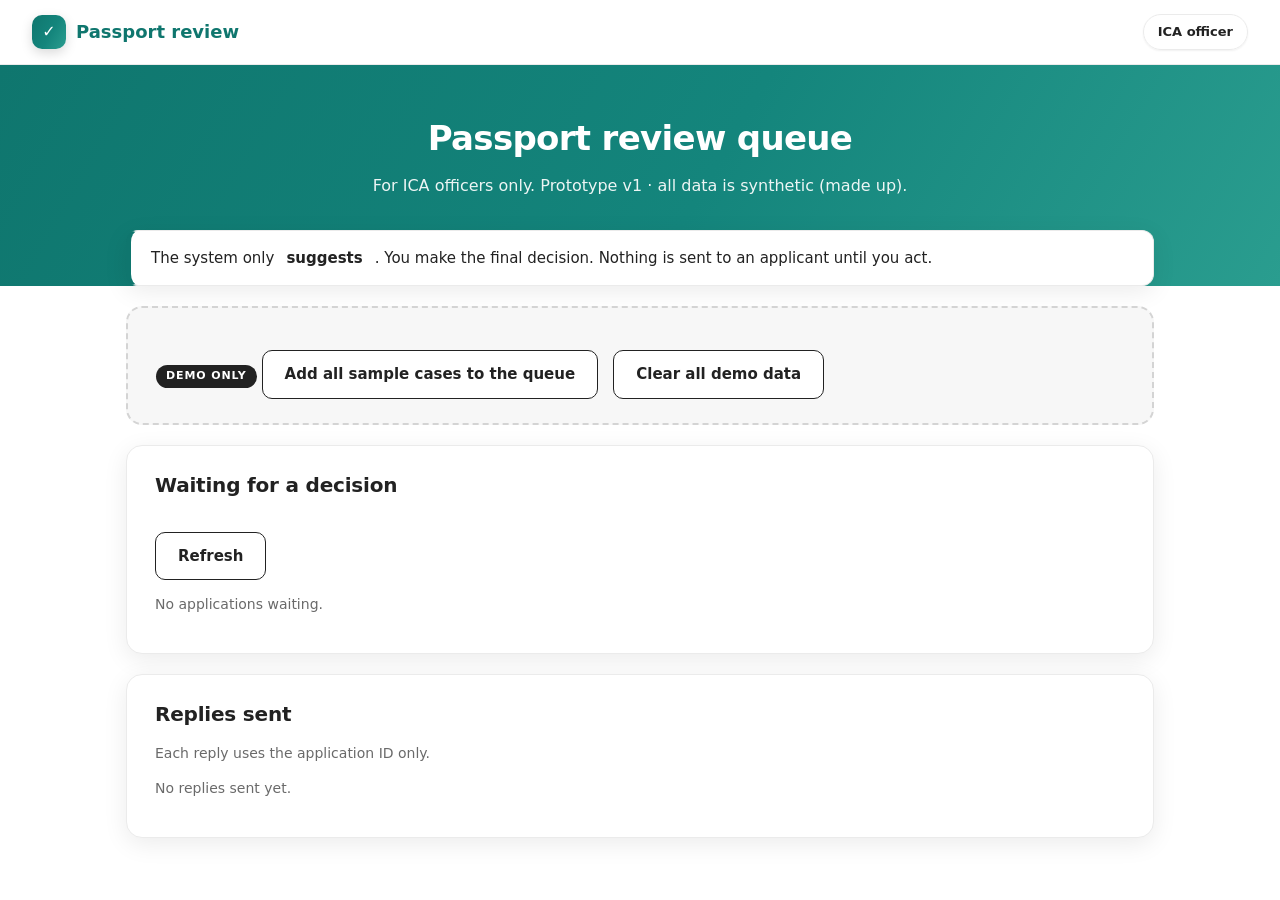
==== day2-validate/prototype/officer.html @ 24ee757c "Split day2-validate/prototype into public and officer pages, refresh the look Co-Authored-By: Claude" ====
<!DOCTYPE html>
<!--
  OFFICER PAGE: what an ICA officer sees.
  Officers see each application, what the system suggests and why, and make the final decision.
  A reply reaches the applicant only after an officer decides.
  Plain rule checks, no AI. All data is synthetic.
-->
<html lang="en">
<head>
<meta charset="utf-8">
<meta name="viewport" content="width=device-width, initial-scale=1">
<title>ICA officer review queue (prototype)</title>
<link rel="stylesheet" href="style.css">
</head>
<body class="officer">

<div class="topbar">
  <div class="brand"><span class="logo">✓</span> Passport review</div>
  <span class="persona">ICA officer</span>
</div>

<header class="hero">
  <h1>Passport review queue</h1>
  <p>For ICA officers only. Prototype v1 · all data is synthetic (made up).</p>
</header>

<main>
  <div class="banner">
    The system only <b>suggests</b>. You make the final decision.
    Nothing is sent to an applicant until you act.
  </div>

  <div class="card demo">
    <button class="btn secondary" onclick="loadAllSamples()">Add all sample cases to the queue</button>
    <button class="btn secondary" onclick="resetDemo()">Clear all demo data</button>
  </div>

  <div class="card">
    <h2>Waiting for a decision <span id="queue-count"></span></h2>
    <button class="btn secondary" onclick="render()">Refresh</button>
    <div id="queue"></div>
  </div>

  <div class="card">
    <h2>Replies sent</h2>
    <p class="muted">Each reply uses the application ID only.</p>
    <div id="outbox"></div>
  </div>
</main>

<script src="rules.js"></script>
<script src="check.js"></script>
<script src="sample-applications.js"></script>
<script src="store.js"></script>
<script>
  function tagFor(decision) {
    var key = decision.split(" ")[0];
    return make("span", decision, "tag tag-" + key);
  }

  function loadAllSamples() {
    var data = loadStore();
    SAMPLE_APPLICATIONS.forEach(function (s) {
      var app = JSON.parse(JSON.stringify(s));
      data.queue.push({ app: app, result: checkApplication(app, PASSPORT_RULES), overridden: false });
    });
    saveStore(data);
    render();
  }

  function resetDemo() {
    if (!window.confirm("Clear all demo applications and replies?")) return;
    clearStore();
    render();
  }

  // The officer's choice is final. Only now is a reply sent to the applicant.
  function officerDecides(index, decision) {
    var data = loadStore();
    var item = data.queue[index];
    if (!item) return;
    var details = item.result.required.concat(item.result.unclear);
    if (decision === DECISIONS.MORE_INFO) {
      // Reword "rules cannot tell" into a plain request before it goes to the applicant.
      details = details.map(function (d) {
        return d.indexOf("cannot tell if the face") >= 0 ? "A photo where the face is fully visible" : d;
      });
      if (details.length === 0) {
        var typed = window.prompt("What details are required? (Do not type personal details.)");
        if (!typed) return;
        details = [typed];
      }
    }
    data.outbox.unshift({
      id: item.app.id,
      suggestion: item.result.suggestion,
      decision: decision,
      text: applicantMessage(item.app.id, decision, details)
    });
    data.queue.splice(index, 1);
    saveStore(data);
    render();
  }

  function renderQueue(data) {
    el("queue-count").textContent = data.queue.length ? "(" + data.queue.length + ")" : "";
    var holder = el("queue");
    holder.innerHTML = "";
    if (data.queue.length === 0) {
      holder.appendChild(make("p", "No applications waiting.", "muted"));
      return;
    }
    var table = make("table");
    var head = make("tr");
    ["Application", "System suggests", "Why", "Your decision"].forEach(function (h) { head.appendChild(make("th", h)); });
    table.appendChild(head);

    data.queue.forEach(function (item, i) {
      var tr = make("tr");
      var a = item.app;

      var who = make("td");
      who.appendChild(make("div", a.id));
      who.appendChild(make("div", (a.type === "renewal" ? "Renewal" : "New") + " · " + a.applicant, "muted"));
      tr.appendChild(who);

      var sug = make("td");
      sug.appendChild(tagFor(item.result.suggestion));
      if (item.overridden) {
        sug.appendChild(make("br"));
        sug.appendChild(make("span", "Applicant overrode the check", "tag tag-override"));
      }
      tr.appendChild(sug);

      var why = make("td");
      var reasons = item.result.required.concat(item.result.unclear);
      if (reasons.length === 0) why.appendChild(make("span", "All rules met", "muted"));
      else {
        var ul = make("ul");
        reasons.forEach(function (r) { ul.appendChild(make("li", r)); });
        why.appendChild(ul);
      }
      tr.appendChild(why);

      var act = make("td");
      var approve = make("button", "Approve application", "btn primary");
      approve.onclick = function () { officerDecides(i, DECISIONS.APPROVED); };
      var ask = make("button", "Ask for more info", "btn secondary");
      ask.onclick = function () { officerDecides(i, DECISIONS.MORE_INFO); };
      act.appendChild(approve);
      act.appendChild(ask);
      tr.appendChild(act);

      table.appendChild(tr);
    });
    holder.appendChild(table);
  }

  function renderOutbox(data) {
    var holder = el("outbox");
    holder.innerHTML = "";
    if (data.outbox.length === 0) {
      holder.appendChild(make("p", "No replies sent yet.", "muted"));
      return;
    }
    data.outbox.forEach(function (m) {
      var card = make("div");
      card.style.marginBottom = "14px";
      var line = make("p", "", "muted");
      line.appendChild(document.createTextNode("System suggested "));
      line.appendChild(tagFor(m.suggestion));
      line.appendChild(document.createTextNode("  ·  Officer decided "));
      line.appendChild(tagFor(m.decision));
      card.appendChild(line);
      card.appendChild(make("div", m.text, "msg"));
      holder.appendChild(card);
    });
  }

  function render() {
    var data = loadStore();
    renderQueue(data);
    renderOutbox(data);
  }

  // Update automatically when the public page submits in another tab.
  window.addEventListener("storage", function (e) { if (e.key === STORE_KEY || e.key === null) render(); });
  render();
</script>
</body>
</html>
---- day2-validate/prototype/style.css ----
/* Shared look for the public page and the officer page.
   Warm, rounded and friendly. Public pages use coral. Officer pages use teal,
   so it is always clear which kind of user a screen is for. */

:root {
  --accent: #e8475f;
  --accent-dark: #c92f4a;
  --accent-soft: #fdecef;
  --accent-grad: linear-gradient(120deg, #e8475f 0%, #f26a5b 55%, #f7955e 100%);
  --ink: #222222;
  --muted: #6a6a6a;
  --line: #ebebeb;
  --soft: #f7f7f7;
  --radius: 16px;
  --shadow: 0 6px 24px rgba(0, 0, 0, .08);
  --shadow-hover: 0 10px 30px rgba(0, 0, 0, .12);
}

.officer {
  --accent: #0f766e;
  --accent-dark: #0b5953;
  --accent-soft: #e6f4f2;
  --accent-grad: linear-gradient(120deg, #0f766e 0%, #14857c 55%, #2a9d8f 100%);
}

* { box-sizing: border-box; }

body {
  font-family: "Inter", system-ui, -apple-system, "Segoe UI", Roboto, sans-serif;
  margin: 0;
  background: #fff;
  color: var(--ink);
  line-height: 1.5;
  -webkit-font-smoothing: antialiased;
}

/* Top bar */
.topbar {
  position: sticky; top: 0; z-index: 10;
  display: flex; align-items: center; justify-content: space-between;
  padding: 14px 32px;
  background: rgba(255, 255, 255, .95);
  backdrop-filter: blur(8px);
  border-bottom: 1px solid var(--line);
}
.brand { display: flex; align-items: center; gap: 10px; font-weight: 700; font-size: 18px; color: var(--accent); }
.logo {
  width: 34px; height: 34px; border-radius: 10px;
  display: grid; place-items: center;
  background: var(--accent-grad); color: #fff; font-size: 16px;
  box-shadow: 0 4px 12px rgba(0, 0, 0, .15);
}
.persona {
  font-size: 13px; font-weight: 600;
  padding: 7px 14px; border-radius: 999px;
  border: 1px solid var(--line); box-shadow: 0 1px 2px rgba(0, 0, 0, .06);
}

/* Hero */
.hero {
  background: var(--accent-grad);
  color: #fff;
  padding: 48px 32px 88px;
  text-align: center;
}
.hero h1 { margin: 0; font-size: 34px; letter-spacing: -.02em; }
.hero p { margin: 10px auto 0; max-width: 560px; font-size: 16px; opacity: .92; }

main { max-width: 780px; margin: -56px auto 48px; padding: 0 16px; position: relative; }
.officer main { max-width: 1060px; }

/* Cards */
.card {
  background: #fff;
  border: 1px solid var(--line);
  border-radius: var(--radius);
  padding: 24px 28px;
  margin-bottom: 20px;
  box-shadow: var(--shadow);
}
h2 { font-size: 20px; margin: 0 0 14px; letter-spacing: -.01em; display: flex; align-items: center; gap: 10px; }
h3 { font-size: 16px; margin: 24px 0 6px; }

/* Form fields */
label { display: block; font-size: 13px; margin: 14px 0 6px; font-weight: 600; color: var(--ink); }
input, select {
  font: inherit; font-size: 15px; color: var(--ink);
  padding: 11px 14px;
  border: 1px solid #b0b0b0; border-radius: 10px;
  background: #fff;
  transition: border-color .15s, box-shadow .15s;
}
input:focus, select:focus { outline: none; border-color: var(--ink); box-shadow: 0 0 0 2px var(--ink); }
input[readonly] { background: var(--soft); color: var(--muted); }
input[type=number] { width: 130px; }
input[type=checkbox] { width: 18px; height: 18px; accent-color: var(--accent); vertical-align: -3px; margin-right: 8px; }
#vaccination-block label {
  display: flex; align-items: center; font-weight: 500; font-size: 15px;
  padding: 14px 16px; margin-top: 16px;
  border: 1px solid var(--line); border-radius: 12px; background: var(--accent-soft);
}
.row { display: flex; gap: 18px; flex-wrap: wrap; align-items: flex-end; }

/* Buttons */
.btn {
  font: inherit; font-size: 15px; font-weight: 600;
  border: 0; border-radius: 10px;
  padding: 12px 22px; margin: 18px 10px 0 0;
  cursor: pointer;
  transition: transform .1s, box-shadow .15s, background .15s;
}
.btn:active { transform: scale(.97); }
.primary { background: var(--accent-grad); color: #fff; box-shadow: 0 4px 14px rgba(0, 0, 0, .12); }
.primary:hover { box-shadow: 0 6px 20px rgba(0, 0, 0, .18); }
.secondary { background: #fff; color: var(--ink); border: 1px solid var(--ink); }
.secondary:hover { background: var(--soft); }
td .btn { padding: 9px 14px; font-size: 13px; margin: 0 6px 6px 0; }

/* Result boxes */
.warn { background: #fff8ec; border-color: #f5d49a; }
.warn h2::before { content: "!"; display: grid; place-items: center; width: 28px; height: 28px; border-radius: 50%; background: #f59e0b; color: #fff; font-size: 16px; }
.ok { background: #eefaf2; border-color: #b7e4c7; }
.ok h2::before { content: "✓"; display: grid; place-items: center; width: 28px; height: 28px; border-radius: 50%; background: #16a34a; color: #fff; font-size: 15px; }

.msg {
  white-space: pre-wrap;
  font-size: 15px;
  background: #fff; border: 1px solid var(--line); border-left: 4px solid var(--accent);
  border-radius: 12px; padding: 14px 18px; margin-top: 10px;
}

/* Tags */
.tag { display: inline-block; font-size: 12px; padding: 4px 11px; border-radius: 999px; font-weight: 700; white-space: nowrap; }
.tag-Approved { background: #dcfce7; color: #166534; }
.tag-More { background: #fef3c7; color: #92400e; }
.tag-Escalated { background: #fee2e2; color: #991b1b; }
.tag-override { background: #ede9fe; color: #5b21b6; margin-top: 6px; }
#queue-count:not(:empty) {
  font-size: 13px; padding: 2px 10px; border-radius: 999px;
  background: var(--accent); color: #fff;
}

/* Officer table */
table { width: 100%; border-collapse: separate; border-spacing: 0; font-size: 14px; margin-top: 12px; }
th, td { text-align: left; padding: 14px 12px; border-bottom: 1px solid var(--line); vertical-align: top; }
th { font-size: 12px; text-transform: uppercase; letter-spacing: .04em; color: var(--muted); background: var(--soft); }
th:first-child { border-top-left-radius: 10px; }
th:last-child { border-top-right-radius: 10px; }
tr:hover td { background: #fcfcfc; }
td ul { margin: 0; padding-left: 18px; }
td > div:first-child { font-weight: 700; }

/* Notes */
.muted { color: var(--muted); font-size: 14px; }
.banner {
  display: flex; align-items: center; gap: 12px;
  background: #fff; border: 1px solid var(--line); border-left: 5px solid var(--accent);
  padding: 16px 20px; border-radius: 12px; font-size: 15px;
  margin-bottom: 20px; box-shadow: var(--shadow);
}
.demo { border: 2px dashed #d4d4d4; box-shadow: none; background: var(--soft); }
.demo::before {
  content: "DEMO ONLY"; display: inline-block;
  font-size: 11px; font-weight: 800; letter-spacing: .08em;
  padding: 3px 10px; border-radius: 999px; background: var(--ink); color: #fff; margin-bottom: 4px;
}
.hidden { display: none; }

@media (max-width: 600px) {
  .topbar { padding: 12px 16px; }
  .hero { padding: 32px 16px 76px; }
  .hero h1 { font-size: 26px; }
  .card { padding: 20px; }
}
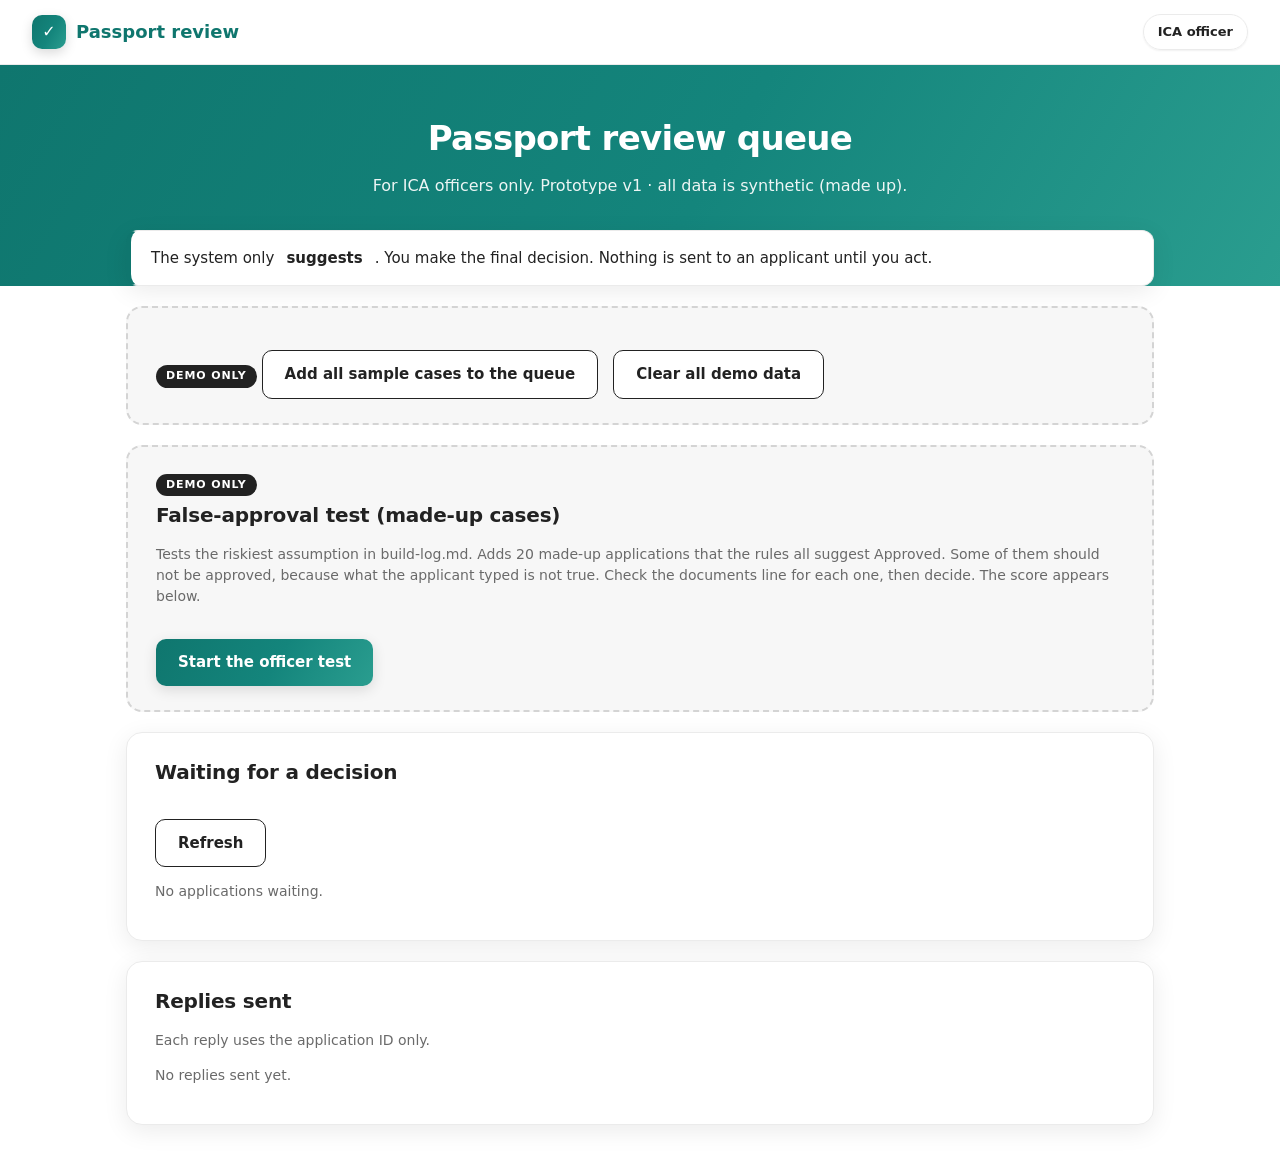
==== commit 8ed1aed3: "Add riskiest assumption to day2-validate/build-log.md and false-approval test to day2-validate/proto" ====
--- a/day2-validate/prototype/officer.html
+++ b/day2-validate/prototype/officer.html
@@ -35,6 +35,15 @@
     <button class="btn secondary" onclick="resetDemo()">Clear all demo data</button>
   </div>
 
+  <div class="card demo">
+    <h2>False-approval test (made-up cases)</h2>
+    <p class="muted">Tests the riskiest assumption in build-log.md. Adds 20 made-up applications that the
+      rules all suggest Approved. Some of them should not be approved, because what the applicant typed
+      is not true. Check the documents line for each one, then decide. The score appears below.</p>
+    <button class="btn primary" onclick="startApprovalTest()">Start the officer test</button>
+    <div id="test-score"></div>
+  </div>
+
   <div class="card">
     <h2>Waiting for a decision <span id="queue-count"></span></h2>
     <button class="btn secondary" onclick="render()">Refresh</button>
@@ -51,6 +60,7 @@
 <script src="rules.js"></script>
 <script src="check.js"></script>
 <script src="sample-applications.js"></script>
+<script src="approval-test-cases.js"></script>
 <script src="store.js"></script>
 <script>
   function tagFor(decision) {
@@ -68,6 +78,51 @@
     render();
   }
 
+  // Officer test: 10 good cases and 10 bad cases the rules cannot catch, in a random order.
+  function startApprovalTest() {
+    var data = loadStore();
+    if (data.queue.some(function (q) { return q.test; })) {
+      window.alert("A test is already in the queue. Finish it, or clear all demo data first.");
+      return;
+    }
+    var good = APPROVAL_TEST_CASES.filter(function (c) { return c.group === "Complete and correct"; }).slice(0, 10);
+    var traps = APPROVAL_TEST_CASES.filter(function (c) { return c.group.indexOf("Wrong self-report") === 0; });
+    var picked = good.concat(traps);
+    for (var i = picked.length - 1; i > 0; i--) {
+      var j = Math.floor(Math.random() * (i + 1));
+      var t = picked[i]; picked[i] = picked[j]; picked[j] = t;
+    }
+    picked.forEach(function (c) {
+      var app = JSON.parse(JSON.stringify(c));
+      data.queue.push({ app: app, result: checkApplication(app, PASSPORT_RULES), overridden: false,
+        test: { shouldApprove: c.shouldApprove } });
+    });
+    data.testResults = [];
+    saveStore(data);
+    render();
+  }
+
+  function renderTestScore(data) {
+    var holder = el("test-score");
+    holder.innerHTML = "";
+    var results = data.testResults || [];
+    var left = data.queue.filter(function (q) { return q.test; }).length;
+    if (results.length === 0 && left === 0) return;
+    var bad = results.filter(function (r) { return !r.shouldApprove; });
+    var falseApprovals = bad.filter(function (r) { return r.decision === DECISIONS.APPROVED; }).length;
+    var good = results.filter(function (r) { return r.shouldApprove; });
+    var heldBack = good.filter(function (r) { return r.decision !== DECISIONS.APPROVED; }).length;
+    var lines = "Decided: " + results.length + " of " + (results.length + left) +
+      "\nWrong approvals (bad cases approved): " + falseApprovals + " of " + bad.length +
+      "\nGood cases held back: " + heldBack + " of " + good.length;
+    if (left === 0) {
+      lines += "\n\n" + (falseApprovals === 0
+        ? "PASS: every bad case was caught."
+        : "KILL SWITCH: an officer approved an application that should not pass.");
+    }
+    holder.appendChild(make("div", lines, "msg"));
+  }
+
   function resetDemo() {
     if (!window.confirm("Clear all demo applications and replies?")) return;
     clearStore();
@@ -79,6 +134,10 @@
     var data = loadStore();
     var item = data.queue[index];
     if (!item) return;
+    if (item.test) {
+      data.testResults = data.testResults || [];
+      data.testResults.push({ id: item.app.id, shouldApprove: item.test.shouldApprove, decision: decision });
+    }
     var details = item.result.required.concat(item.result.unclear);
     if (decision === DECISIONS.MORE_INFO) {
       // Reword "rules cannot tell" into a plain request before it goes to the applicant.
@@ -122,6 +181,7 @@
       var who = make("td");
       who.appendChild(make("div", a.id));
       who.appendChild(make("div", (a.type === "renewal" ? "Renewal" : "New") + " · " + a.applicant, "muted"));
+      if (a.officerSees) who.appendChild(make("div", a.officerSees, "docs"));
       tr.appendChild(who);
 
       var sug = make("td");
@@ -181,6 +241,7 @@
     var data = loadStore();
     renderQueue(data);
     renderOutbox(data);
+    renderTestScore(data);
   }
 
   // Update automatically when the public page submits in another tab.
--- a/day2-validate/prototype/style.css
+++ b/day2-validate/prototype/style.css
@@ -164,6 +164,8 @@
   font-size: 11px; font-weight: 800; letter-spacing: .08em;
   padding: 3px 10px; border-radius: 999px; background: var(--ink); color: #fff; margin-bottom: 4px;
 }
+.docs { margin-top: 6px; font-size: 13px; color: var(--ink); background: var(--soft); border-radius: 8px; padding: 6px 10px; max-width: 260px; }
+#test-score .msg { margin-top: 14px; }
 .hidden { display: none; }
 
 @media (max-width: 600px) {
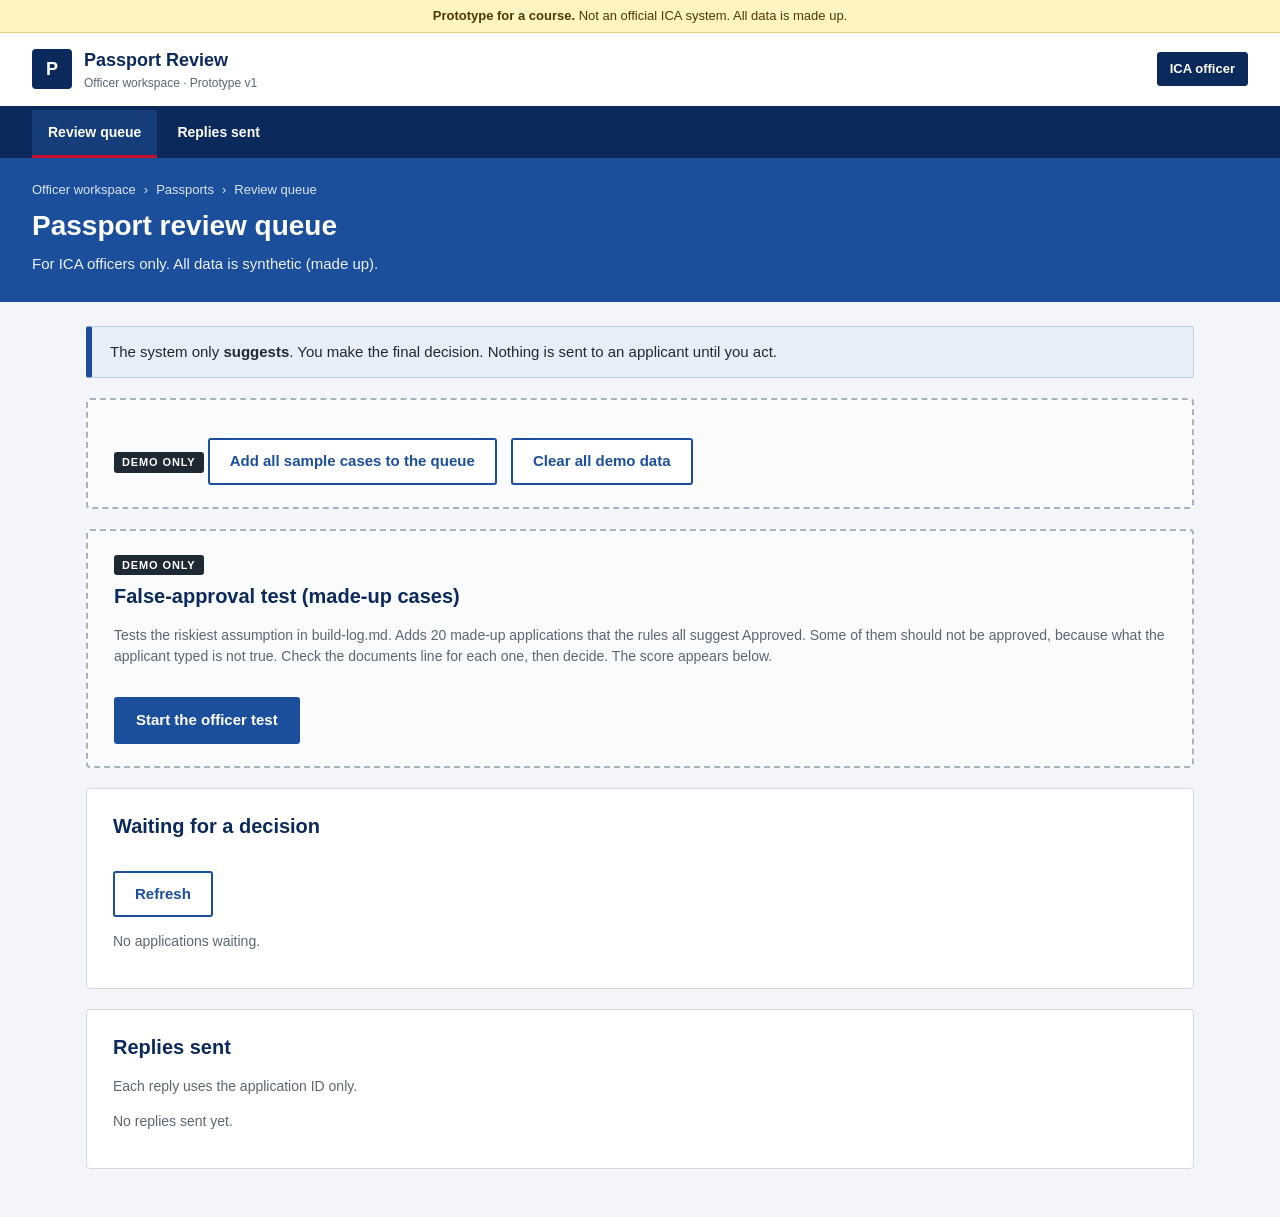
==== commit 47e041a0: "Update day1-discover-define/one-pager.md with learnings, and turn the test interface into an applica" ====
--- a/day2-validate/prototype/officer.html
+++ b/day2-validate/prototype/officer.html
@@ -14,14 +14,21 @@
 </head>
 <body class="officer">
 
+<div class="proto-bar"><b>Prototype for a course.</b> Not an official ICA system. All data is made up.</div>
+
 <div class="topbar">
-  <div class="brand"><span class="logo">✓</span> Passport review</div>
+  <div class="brand"><span class="logo">P</span><span>Passport Review<small>Officer workspace · Prototype v1</small></span></div>
   <span class="persona">ICA officer</span>
 </div>
+<nav class="mainnav">
+  <a class="current" href="#">Review queue</a>
+  <a href="#replies-sent">Replies sent</a>
+</nav>
 
 <header class="hero">
+  <div class="crumbs"><span>Officer workspace</span><span>Passports</span><span>Review queue</span></div>
   <h1>Passport review queue</h1>
-  <p>For ICA officers only. Prototype v1 · all data is synthetic (made up).</p>
+  <p>For ICA officers only. All data is synthetic (made up).</p>
 </header>
 
 <main>
@@ -50,7 +57,7 @@
     <div id="queue"></div>
   </div>
 
-  <div class="card">
+  <div class="card" id="replies-sent">
     <h2>Replies sent</h2>
     <p class="muted">Each reply uses the application ID only.</p>
     <div id="outbox"></div>
@@ -63,6 +70,18 @@
 <script src="approval-test-cases.js"></script>
 <script src="store.js"></script>
 <script>
+  // What the officer sees about the attached files, for applications from the test interface.
+  var DOC_NAMES = { idCard: "Identity card", birthRecord: "Birth record",
+    guardianId: "Parent or guardian ID", vaccination: "Vaccination file" };
+  function documentsLine(a) {
+    var parts = [];
+    Object.keys(DOC_NAMES).forEach(function (d) {
+      if (a.files && a.files[d]) parts.push(DOC_NAMES[d] + ": " + a.files[d].name);
+    });
+    if (a.photo && a.photo.fileName) parts.push("Photo: " + a.photo.fileName);
+    return parts.length ? parts.join(". ") + "." : "No files attached.";
+  }
+
   function tagFor(decision) {
     var key = decision.split(" ")[0];
     return make("span", decision, "tag tag-" + key);
@@ -86,7 +105,9 @@
       return;
     }
     var good = APPROVAL_TEST_CASES.filter(function (c) { return c.group === "Complete and correct"; }).slice(0, 10);
-    var traps = APPROVAL_TEST_CASES.filter(function (c) { return c.group.indexOf("Wrong self-report") === 0; });
+    // Every second untrue-answer case, so all four kinds (vaccination, photo, identity card, birth record) appear.
+    var traps = APPROVAL_TEST_CASES.filter(function (c) { return c.group.indexOf("Wrong self-report") === 0; })
+      .filter(function (c, i) { return i % 2 === 0; });
     var picked = good.concat(traps);
     for (var i = picked.length - 1; i > 0; i--) {
       var j = Math.floor(Math.random() * (i + 1));
@@ -141,9 +162,7 @@
     var details = item.result.required.concat(item.result.unclear);
     if (decision === DECISIONS.MORE_INFO) {
       // Reword "rules cannot tell" into a plain request before it goes to the applicant.
-      details = details.map(function (d) {
-        return d.indexOf("cannot tell if the face") >= 0 ? "A photo where the face is fully visible" : d;
-      });
+      details = item.result.required.concat(item.result.unclearAsk || []);
       if (details.length === 0) {
         var typed = window.prompt("What details are required? (Do not type personal details.)");
         if (!typed) return;
@@ -182,6 +201,7 @@
       who.appendChild(make("div", a.id));
       who.appendChild(make("div", (a.type === "renewal" ? "Renewal" : "New") + " · " + a.applicant, "muted"));
       if (a.officerSees) who.appendChild(make("div", a.officerSees, "docs"));
+      else if (a.files || a.photo) who.appendChild(make("div", documentsLine(a), "docs"));
       tr.appendChild(who);
 
       var sug = make("td");
--- a/day2-validate/prototype/style.css
+++ b/day2-validate/prototype/style.css
@@ -1,176 +1,164 @@
-/* Shared look for the public page and the officer page.
-   Warm, rounded and friendly. Public pages use coral. Officer pages use teal,
-   so it is always clear which kind of user a screen is for. */
+/* Shared look for the test interface (public.html) and the officer page (officer.html).
+   A formal government style in navy and blue, based on the general look of ICA's website.
+   It does NOT use ICA's logo, crest or name as a brand. Every page shows a
+   "Prototype, not an official website" bar so nobody mistakes it for the real service. */
 
 :root {
-  --accent: #e8475f;
-  --accent-dark: #c92f4a;
-  --accent-soft: #fdecef;
-  --accent-grad: linear-gradient(120deg, #e8475f 0%, #f26a5b 55%, #f7955e 100%);
-  --ink: #222222;
-  --muted: #6a6a6a;
-  --line: #ebebeb;
-  --soft: #f7f7f7;
-  --radius: 16px;
-  --shadow: 0 6px 24px rgba(0, 0, 0, .08);
-  --shadow-hover: 0 10px 30px rgba(0, 0, 0, .12);
-}
-
-.officer {
-  --accent: #0f766e;
-  --accent-dark: #0b5953;
-  --accent-soft: #e6f4f2;
-  --accent-grad: linear-gradient(120deg, #0f766e 0%, #14857c 55%, #2a9d8f 100%);
+  --navy: #0b2a5b;
+  --blue: #1b4f9c;
+  --blue-dark: #143d7a;
+  --blue-soft: #e8eef8;
+  --red: #c8102e;
+  --ink: #1f2933;
+  --muted: #5b6672;
+  --line: #d3d9e0;
+  --soft: #f3f5f8;
+  --ok: #1e7b45;
+  --ok-soft: #e6f4ec;
+  --fix: #b42318;
+  --fix-soft: #fdecea;
+  --check: #9a5b00;
+  --check-soft: #fff4e0;
 }
 
 * { box-sizing: border-box; }
 
 body {
-  font-family: "Inter", system-ui, -apple-system, "Segoe UI", Roboto, sans-serif;
-  margin: 0;
-  background: #fff;
-  color: var(--ink);
-  line-height: 1.5;
-  -webkit-font-smoothing: antialiased;
+  font-family: Arial, "Helvetica Neue", Helvetica, sans-serif;
+  margin: 0; background: var(--soft); color: var(--ink);
+  font-size: 15px; line-height: 1.5;
 }
+a { color: var(--blue); }
 
-/* Top bar */
-.topbar {
-  position: sticky; top: 0; z-index: 10;
-  display: flex; align-items: center; justify-content: space-between;
-  padding: 14px 32px;
-  background: rgba(255, 255, 255, .95);
-  backdrop-filter: blur(8px);
-  border-bottom: 1px solid var(--line);
-}
-.brand { display: flex; align-items: center; gap: 10px; font-weight: 700; font-size: 18px; color: var(--accent); }
-.logo {
-  width: 34px; height: 34px; border-radius: 10px;
-  display: grid; place-items: center;
-  background: var(--accent-grad); color: #fff; font-size: 16px;
-  box-shadow: 0 4px 12px rgba(0, 0, 0, .15);
-}
-.persona {
-  font-size: 13px; font-weight: 600;
-  padding: 7px 14px; border-radius: 999px;
-  border: 1px solid var(--line); box-shadow: 0 1px 2px rgba(0, 0, 0, .06);
-}
+/* Prototype warning bar: always on top */
+.proto-bar { background: #fff4c2; color: #4a3b00; font-size: 13px; text-align: center; padding: 6px 16px; border-bottom: 1px solid #e6d27a; }
 
-/* Hero */
-.hero {
-  background: var(--accent-grad);
-  color: #fff;
-  padding: 48px 32px 88px;
-  text-align: center;
-}
-.hero h1 { margin: 0; font-size: 34px; letter-spacing: -.02em; }
-.hero p { margin: 10px auto 0; max-width: 560px; font-size: 16px; opacity: .92; }
+/* Header */
+.topbar { display: flex; align-items: center; justify-content: space-between; padding: 14px 32px; background: #fff; border-bottom: 4px solid var(--navy); }
+.brand { display: flex; align-items: center; gap: 12px; font-weight: 700; font-size: 18px; color: var(--navy); }
+.brand small { display: block; font-weight: 400; font-size: 12px; color: var(--muted); }
+.logo { width: 40px; height: 40px; border-radius: 4px; display: grid; place-items: center; background: var(--navy); color: #fff; font-size: 18px; font-weight: 700; }
+.persona { font-size: 13px; font-weight: 700; color: var(--navy); padding: 6px 12px; border: 1px solid var(--navy); border-radius: 3px; }
+.officer .persona { background: var(--navy); color: #fff; }
 
-main { max-width: 780px; margin: -56px auto 48px; padding: 0 16px; position: relative; }
-.officer main { max-width: 1060px; }
+/* Main navigation */
+.mainnav { background: var(--navy); padding: 0 32px; display: flex; gap: 4px; flex-wrap: wrap; }
+.mainnav a { color: #fff; text-decoration: none; font-size: 14px; font-weight: 700; padding: 12px 16px; display: inline-block; border-bottom: 3px solid transparent; }
+.mainnav a:hover, .mainnav a.current { background: var(--blue-dark); border-bottom-color: var(--red); }
+
+/* Page title band */
+.hero { background: var(--blue); color: #fff; padding: 22px 32px 26px; }
+.crumbs { font-size: 13px; opacity: .85; margin-bottom: 6px; }
+.crumbs span + span::before { content: "›"; margin: 0 8px; }
+.hero h1 { margin: 0; font-size: 28px; }
+.hero p { margin: 6px 0 0; max-width: 760px; opacity: .92; }
+
+main { max-width: 1140px; margin: 24px auto 48px; padding: 0 16px; }
 
 /* Cards */
-.card {
-  background: #fff;
-  border: 1px solid var(--line);
-  border-radius: var(--radius);
-  padding: 24px 28px;
-  margin-bottom: 20px;
-  box-shadow: var(--shadow);
-}
-h2 { font-size: 20px; margin: 0 0 14px; letter-spacing: -.01em; display: flex; align-items: center; gap: 10px; }
-h3 { font-size: 16px; margin: 24px 0 6px; }
+.card { background: #fff; border: 1px solid var(--line); border-radius: 4px; padding: 22px 26px; margin-bottom: 20px; }
+h2 { font-size: 20px; margin: 0 0 14px; color: var(--navy); display: flex; align-items: center; gap: 10px; }
+h3 { font-size: 16px; margin: 20px 0 6px; color: var(--navy); }
 
-/* Form fields */
-label { display: block; font-size: 13px; margin: 14px 0 6px; font-weight: 600; color: var(--ink); }
-input, select {
-  font: inherit; font-size: 15px; color: var(--ink);
-  padding: 11px 14px;
-  border: 1px solid #b0b0b0; border-radius: 10px;
-  background: #fff;
-  transition: border-color .15s, box-shadow .15s;
-}
-input:focus, select:focus { outline: none; border-color: var(--ink); box-shadow: 0 0 0 2px var(--ink); }
+/* Fields */
+label { display: block; font-size: 14px; margin: 12px 0 5px; font-weight: 700; }
+.hint { display: block; font-weight: 400; font-size: 13px; color: var(--muted); }
+input, select { font: inherit; color: var(--ink); padding: 9px 11px; border: 1px solid #8a96a3; border-radius: 3px; background: #fff; }
+input:focus, select:focus { outline: 3px solid #ffbf47; outline-offset: 0; border-color: var(--ink); }
 input[readonly] { background: var(--soft); color: var(--muted); }
-input[type=number] { width: 130px; }
-input[type=checkbox] { width: 18px; height: 18px; accent-color: var(--accent); vertical-align: -3px; margin-right: 8px; }
-#vaccination-block label {
-  display: flex; align-items: center; font-weight: 500; font-size: 15px;
-  padding: 14px 16px; margin-top: 16px;
-  border: 1px solid var(--line); border-radius: 12px; background: var(--accent-soft);
-}
-.row { display: flex; gap: 18px; flex-wrap: wrap; align-items: flex-end; }
+input[type=number] { width: 120px; }
+input[type=checkbox] { width: 18px; height: 18px; accent-color: var(--blue); vertical-align: -3px; margin-right: 8px; }
+.row { display: flex; gap: 18px; flex-wrap: wrap; align-items: flex-start; }
 
 /* Buttons */
-.btn {
-  font: inherit; font-size: 15px; font-weight: 600;
-  border: 0; border-radius: 10px;
-  padding: 12px 22px; margin: 18px 10px 0 0;
-  cursor: pointer;
-  transition: transform .1s, box-shadow .15s, background .15s;
-}
-.btn:active { transform: scale(.97); }
-.primary { background: var(--accent-grad); color: #fff; box-shadow: 0 4px 14px rgba(0, 0, 0, .12); }
-.primary:hover { box-shadow: 0 6px 20px rgba(0, 0, 0, .18); }
-.secondary { background: #fff; color: var(--ink); border: 1px solid var(--ink); }
-.secondary:hover { background: var(--soft); }
-td .btn { padding: 9px 14px; font-size: 13px; margin: 0 6px 6px 0; }
+.btn { font: inherit; font-size: 15px; font-weight: 700; border: 2px solid transparent; border-radius: 3px; padding: 10px 20px; margin: 16px 10px 0 0; cursor: pointer; }
+.primary { background: var(--blue); color: #fff; }
+.primary:hover { background: var(--blue-dark); }
+.secondary { background: #fff; color: var(--blue); border-color: var(--blue); }
+.secondary:hover { background: var(--blue-soft); }
+.link-btn { background: none; border: 0; color: var(--blue); text-decoration: underline; cursor: pointer; font: inherit; font-size: 13px; padding: 0; margin-left: 8px; }
+td .btn { padding: 7px 12px; font-size: 13px; margin: 0 6px 6px 0; }
 
 /* Result boxes */
-.warn { background: #fff8ec; border-color: #f5d49a; }
-.warn h2::before { content: "!"; display: grid; place-items: center; width: 28px; height: 28px; border-radius: 50%; background: #f59e0b; color: #fff; font-size: 16px; }
-.ok { background: #eefaf2; border-color: #b7e4c7; }
-.ok h2::before { content: "✓"; display: grid; place-items: center; width: 28px; height: 28px; border-radius: 50%; background: #16a34a; color: #fff; font-size: 15px; }
+.warn { background: var(--check-soft); border-color: #f0c27a; border-left: 6px solid #e08a00; }
+.ok { background: var(--ok-soft); border-color: #a9d8bb; border-left: 6px solid var(--ok); }
+.msg { white-space: pre-wrap; font-size: 15px; background: #fff; border: 1px solid var(--line); border-left: 4px solid var(--blue); border-radius: 3px; padding: 12px 16px; margin-top: 10px; }
 
-.msg {
-  white-space: pre-wrap;
-  font-size: 15px;
-  background: #fff; border: 1px solid var(--line); border-left: 4px solid var(--accent);
-  border-radius: 12px; padding: 14px 18px; margin-top: 10px;
-}
-
-/* Tags */
-.tag { display: inline-block; font-size: 12px; padding: 4px 11px; border-radius: 999px; font-weight: 700; white-space: nowrap; }
-.tag-Approved { background: #dcfce7; color: #166534; }
-.tag-More { background: #fef3c7; color: #92400e; }
-.tag-Escalated { background: #fee2e2; color: #991b1b; }
+/* Status tags */
+.tag { display: inline-block; font-size: 12px; padding: 3px 9px; border-radius: 3px; font-weight: 700; white-space: nowrap; }
+.tag-Approved { background: var(--ok-soft); color: var(--ok); }
+.tag-More { background: var(--check-soft); color: var(--check); }
+.tag-Escalated { background: var(--fix-soft); color: var(--fix); }
 .tag-override { background: #ede9fe; color: #5b21b6; margin-top: 6px; }
-#queue-count:not(:empty) {
-  font-size: 13px; padding: 2px 10px; border-radius: 999px;
-  background: var(--accent); color: #fff;
-}
+#queue-count:not(:empty) { font-size: 13px; padding: 2px 9px; border-radius: 3px; background: var(--red); color: #fff; }
 
 /* Officer table */
-table { width: 100%; border-collapse: separate; border-spacing: 0; font-size: 14px; margin-top: 12px; }
-th, td { text-align: left; padding: 14px 12px; border-bottom: 1px solid var(--line); vertical-align: top; }
-th { font-size: 12px; text-transform: uppercase; letter-spacing: .04em; color: var(--muted); background: var(--soft); }
-th:first-child { border-top-left-radius: 10px; }
-th:last-child { border-top-right-radius: 10px; }
-tr:hover td { background: #fcfcfc; }
+table { width: 100%; border-collapse: collapse; font-size: 14px; margin-top: 12px; }
+th, td { text-align: left; padding: 12px 10px; border-bottom: 1px solid var(--line); vertical-align: top; }
+th { font-size: 12px; text-transform: uppercase; letter-spacing: .04em; color: #fff; background: var(--navy); }
+tr:nth-child(even) td { background: #fafbfc; }
 td ul { margin: 0; padding-left: 18px; }
 td > div:first-child { font-weight: 700; }
+.docs { margin-top: 6px; font-size: 13px; background: var(--soft); border-radius: 3px; padding: 6px 10px; max-width: 280px; }
 
 /* Notes */
 .muted { color: var(--muted); font-size: 14px; }
-.banner {
-  display: flex; align-items: center; gap: 12px;
-  background: #fff; border: 1px solid var(--line); border-left: 5px solid var(--accent);
-  padding: 16px 20px; border-radius: 12px; font-size: 15px;
-  margin-bottom: 20px; box-shadow: var(--shadow);
+.banner { background: var(--blue-soft); border: 1px solid #bcd0ee; border-left: 6px solid var(--blue); padding: 14px 18px; border-radius: 3px; margin-bottom: 20px; }
+.demo { border: 2px dashed #a8b3bf; background: #fafbfc; }
+.demo::before { content: "DEMO ONLY"; display: inline-block; font-size: 11px; font-weight: 700; letter-spacing: .08em; padding: 2px 8px; border-radius: 3px; background: var(--ink); color: #fff; margin-bottom: 6px; }
+#test-score .msg { margin-top: 14px; }
+.hidden { display: none !important; }
+
+/* ---------- Application page ---------- */
+.layout { display: grid; grid-template-columns: 1fr 320px; gap: 24px; align-items: start; }
+.side { position: sticky; top: 16px; }
+
+.steps { display: flex; list-style: none; padding: 0; margin: 0 0 20px; counter-reset: step; flex-wrap: wrap; gap: 6px; }
+.steps li { counter-increment: step; flex: 1; min-width: 120px; font-size: 13px; font-weight: 700; color: var(--muted); padding: 10px 12px; background: #fff; border: 1px solid var(--line); border-top: 4px solid var(--line); }
+.steps li::before { content: counter(step) ". "; }
+.steps li.s-ok { border-top-color: var(--ok); color: var(--ok); }
+.steps li.s-fix { border-top-color: var(--fix); color: var(--fix); }
+.steps li.s-check { border-top-color: #e08a00; color: var(--check); }
+
+.section-head { display: flex; justify-content: space-between; align-items: center; gap: 12px; }
+.section-head h2 { margin: 0; }
+.status { font-size: 12px; font-weight: 700; padding: 3px 9px; border-radius: 3px; background: var(--soft); color: var(--muted); white-space: nowrap; }
+.status.s-ok { background: var(--ok-soft); color: var(--ok); }
+.status.s-fix { background: var(--fix-soft); color: var(--fix); }
+.status.s-check { background: var(--check-soft); color: var(--check); }
+
+.field { border-left: 4px solid transparent; margin-left: -16px; padding: 2px 0 6px 12px; }
+.field.f-fix { border-left-color: var(--fix); }
+.field.f-fix input, .field.f-fix select { border-color: var(--fix); }
+.field.f-check { border-left-color: #e08a00; }
+.field.f-ok { border-left-color: var(--ok); }
+.field-msg { font-size: 13px; font-weight: 700; margin-top: 5px; }
+.field.f-fix .field-msg { color: var(--fix); }
+.field.f-check .field-msg { color: var(--check); }
+.field.f-ok .field-msg { color: var(--ok); font-weight: 400; }
+
+.file-row { display: flex; gap: 8px; align-items: center; flex-wrap: wrap; }
+.file-row input[type=text] { width: 300px; }
+.who { padding: 10px 14px; border-radius: 3px; background: var(--blue-soft); font-size: 14px; margin-top: 10px; }
+
+.summary h2 { font-size: 17px; }
+.summary ul { list-style: none; padding: 0; margin: 0; }
+.summary li { padding: 8px 0 8px 28px; border-bottom: 1px solid var(--line); position: relative; font-size: 14px; }
+.summary li::before { position: absolute; left: 0; top: 7px; width: 20px; height: 20px; border-radius: 50%; display: grid; place-items: center; font-size: 12px; font-weight: 700; color: #fff; }
+.summary li.fix::before { content: "✕"; background: var(--fix); }
+.summary li.check::before { content: "?"; background: #e08a00; }
+.summary li.ok::before { content: "✓"; background: var(--ok); }
+.summary .big { font-size: 15px; font-weight: 700; padding: 10px 12px; border-radius: 3px; margin-bottom: 10px; }
+.summary .big.s-ok { background: var(--ok-soft); color: var(--ok); }
+.summary .big.s-fix { background: var(--fix-soft); color: var(--fix); }
+.summary .big.s-check { background: var(--check-soft); color: var(--check); }
+.summary .big.s-none { background: var(--soft); color: var(--muted); }
+
+footer { background: var(--navy); color: #cfd8e6; font-size: 13px; padding: 20px 32px; }
+
+@media (max-width: 900px) {
+  .layout { grid-template-columns: 1fr; }
+  .side { position: static; }
+  .topbar, .mainnav, .hero, footer { padding-left: 16px; padding-right: 16px; }
+  .file-row input[type=text] { width: 100%; }
 }
-.demo { border: 2px dashed #d4d4d4; box-shadow: none; background: var(--soft); }
-.demo::before {
-  content: "DEMO ONLY"; display: inline-block;
-  font-size: 11px; font-weight: 800; letter-spacing: .08em;
-  padding: 3px 10px; border-radius: 999px; background: var(--ink); color: #fff; margin-bottom: 4px;
-}
-.docs { margin-top: 6px; font-size: 13px; color: var(--ink); background: var(--soft); border-radius: 8px; padding: 6px 10px; max-width: 260px; }
-#test-score .msg { margin-top: 14px; }
-.hidden { display: none; }
-
-@media (max-width: 600px) {
-  .topbar { padding: 12px 16px; }
-  .hero { padding: 32px 16px 76px; }
-  .hero h1 { font-size: 26px; }
-  .card { padding: 20px; }
-}
